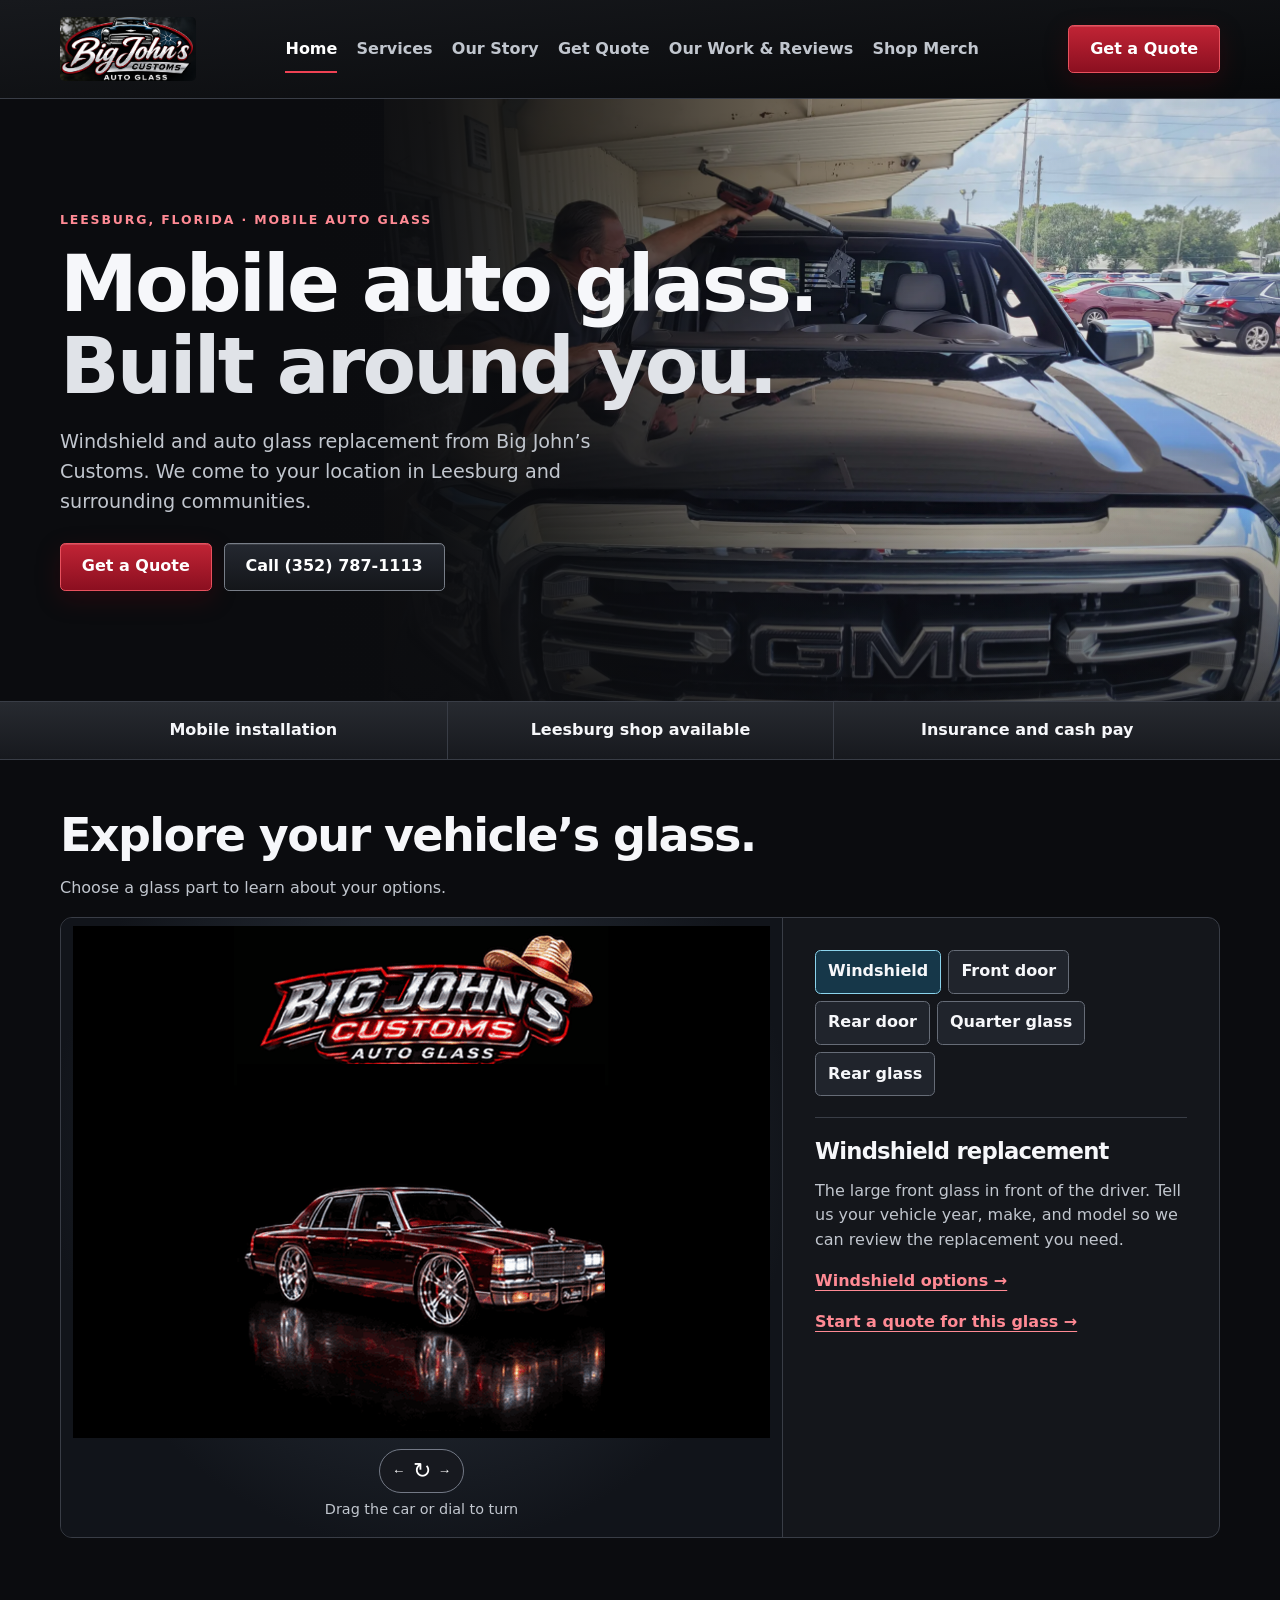
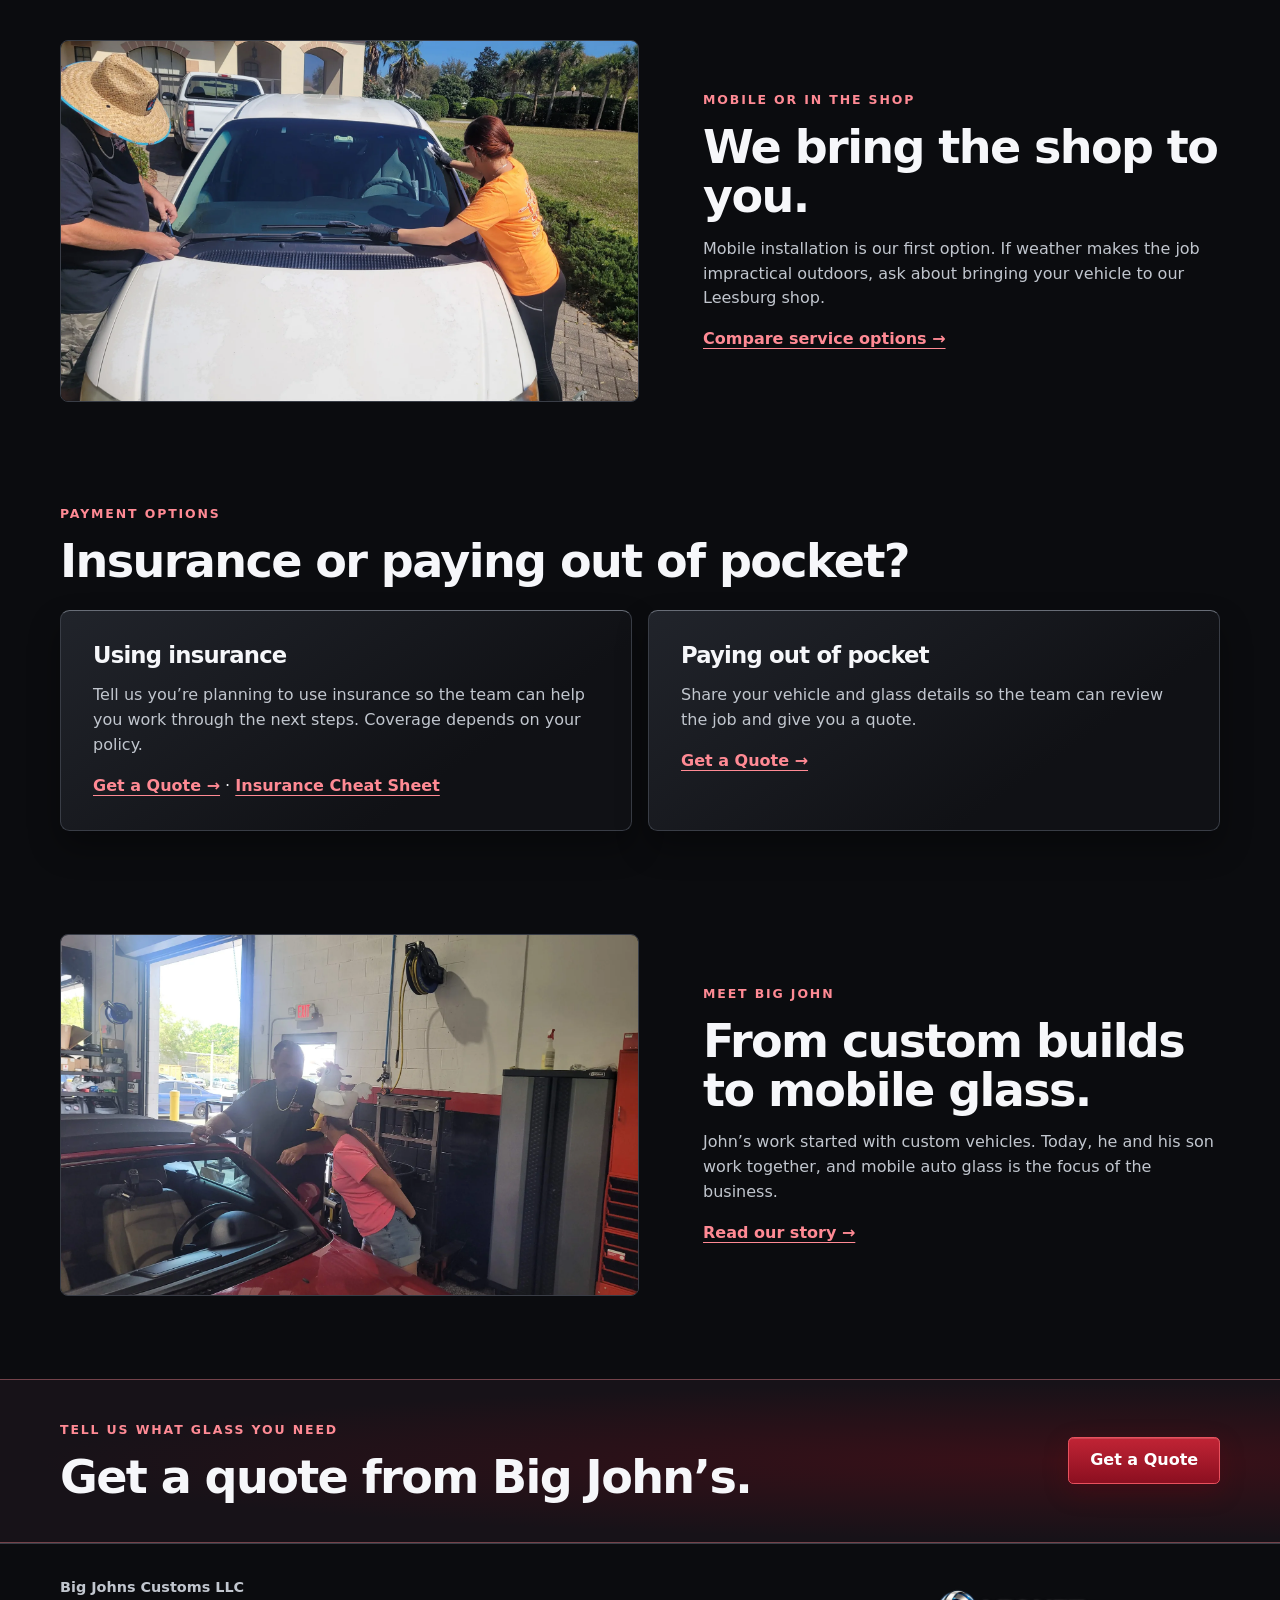
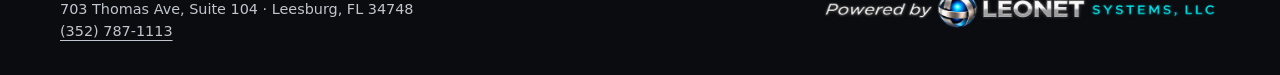
==== index.html @ 249753dc "Add Big Johns auto glass website demo" ====
<!doctype html>
<html lang="en"><head><meta charset="utf-8"><meta name="viewport" content="width=device-width,initial-scale=1"><meta name="description" content="Mobile windshield replacement and auto glass from Big Johns Customs in Leesburg, Florida."><meta name="robots" content="noindex,nofollow"><title>Mobile Auto Glass in Leesburg, FL | Big Johns Customs</title><link rel="stylesheet" href="styles.css"><script src="site.js" defer></script><meta http-equiv="Content-Security-Policy" content="default-src 'self'; form-action 'none'; connect-src 'none'; base-uri 'none'">
</head>
<body><a class="skip" href="#main">Skip to content</a>
<header class="header"><div class="wrap header-inner">
<a class="brand" href="index.html"><img src="assets/logo.png" alt="Big John’s Customs Auto Glass"></a>
<button class="menu secondary" type="button" aria-expanded="false" aria-controls="navigation" hidden>Menu</button>
<nav id="navigation" aria-label="Main navigation"><a href="index.html" aria-current="page">Home</a><a href="services.html">Services</a><a href="our-story.html">Our Story</a><a href="insurance.html">Get Quote</a><a href="our-work.html">Our Work &amp; Reviews</a><a href="merch.html">Shop Merch</a></nav>
<a class="button header-quote" href="contact.html#quote">Get a Quote</a>
</div></header>
<main id="main">
<section class="hero"><img class="hero-photo" src="assets/gmc.webp" alt="Technician working on the windshield of a black GMC" fetchpriority="high">
<div class="wrap hero-copy"><p class="eyebrow">Leesburg, Florida · Mobile auto glass</p><h1>Mobile auto glass.<br><em>Built around you.</em></h1><p>Windshield and auto glass replacement from Big John’s Customs. We come to your location in Leesburg and surrounding communities.</p><div class="actions"><a class="button" href="contact.html#quote">Get a Quote</a><a class="button secondary" href="tel:+13527871113">Call (352) 787-1113</a></div></div></section>
<div class="strip"><div class="wrap strip-grid"><span>Mobile installation</span><span>Leesburg shop available</span><span>Insurance and cash pay</span></div></div>
<section id="glass-explorer" class="wrap block" aria-labelledby="glass-heading">
  <h2 id="glass-heading">Explore your vehicle’s glass.</h2>
  <p>Choose a glass part to learn about your options.</p>
  <div class="glass-explorer">
    <div class="vehicle-stage">
      <img id="glass-vehicle" draggable="false" src="assets/fixed-orbit/00.webp" alt="Burgundy sedan with the Big Johns Customs logo and floor reflection" width="600" height="760">
      <button class="orbit-dial" type="button" aria-label="Rotate car. Drag left or right, use arrow keys, or press Home to reset.">← <span>↻</span> →</button>
      <p class="orbit-hint">Drag the car or dial to turn</p>
    </div>
    <div class="glass-details">
      <div class="glass-parts" role="group" aria-label="Glass parts">
        <button type="button" data-part="windshield" aria-pressed="true">Windshield</button>
        <button type="button" data-part="front-door" aria-pressed="false">Front door</button>
        <button type="button" data-part="rear-door" aria-pressed="false">Rear door</button>
        <button type="button" data-part="quarter" aria-pressed="false">Quarter glass</button>
        <button type="button" data-part="rear" aria-pressed="false">Rear glass</button>
      </div>
      <div class="glass-description" aria-live="polite">
        <h3>Windshield replacement</h3>
        <p>The large front glass in front of the driver. Tell us your vehicle year, make, and model so we can review the replacement you need.</p>
        <a class="text-link" href="services.html#windshield">Windshield options →</a><p><a id="glass-quote" class="text-link" href="contact.html?glass=Windshield#quote">Start a quote for this glass →</a></p>
      </div>
      <noscript><p>Explore <a href="services.html#side">door and side glass</a> or <a href="services.html#rear">rear glass</a>.</p></noscript>
    </div>
  </div>
  <script src="vehicle.js" defer></script>
</section>
<section class="wrap block split"><img src="assets/mobile.webp" alt="Auto glass technicians working on a vehicle" loading="lazy"><div><p class="eyebrow">Mobile or in the shop</p><h2>We bring the shop to you.</h2><p>Mobile installation is our first option. If weather makes the job impractical outdoors, ask about bringing your vehicle to our Leesburg shop.</p><a class="text-link" href="services.html#mobile">Compare service options →</a></div></section>
<section class="wrap block"><p class="eyebrow">Payment options</p><h2>Insurance or paying out of pocket?</h2><div class="cards two"><article><h3>Using insurance</h3><p>Tell us you’re planning to use insurance so the team can help you work through the next steps. Coverage depends on your policy.</p><a href="contact.html?payment=insurance#quote">Get a Quote →</a> · <a href="insurance.html">Insurance Cheat Sheet</a></article><article><h3>Paying out of pocket</h3><p>Share your vehicle and glass details so the team can review the job and give you a quote.</p><a href="contact.html?payment=cash#quote">Get a Quote →</a></article></div></section>
<section class="wrap block split"><img src="assets/team.webp" alt="People working around a vehicle in the workshop" loading="lazy"><div><p class="eyebrow">Meet Big John</p><h2>From custom builds to mobile glass.</h2><p>John’s work started with custom vehicles. Today, he and his son work together, and mobile auto glass is the focus of the business.</p><a class="text-link" href="our-story.html">Read our story →</a></div></section>
<section class="wrap block work-home-feature" id="work-feature" hidden></section><script src="our-work.js" defer></script><section class="quote-band"><div class="wrap quote-inner"><div><p class="eyebrow">Tell us what glass you need</p><h2>Get a quote from Big John’s.</h2></div><a class="button" href="contact.html#quote">Get a Quote</a></div></section></main>
<footer><div class="wrap footer-inner"><div><strong>Big Johns Customs LLC</strong><br>703 Thomas Ave, Suite 104 · Leesburg, FL 34748<br><a href="tel:+13527871113">(352) 787-1113</a></div><div class="leonet-footer"><img src="assets/leonet-footer.png" alt="Powered by LeoNet Systems, LLC" width="2048" height="682"></div></div></footer></body></html>
---- styles.css ----
:root {
  color-scheme: dark;
  --black: #0b0c0f;
  --surface: #14161b;
  --line: #393d46;
  --ink: #f6f7fa;
  --muted: #c1c6ce;
  --red: #b41829;
  --bright: #ff8a94;
  font: 100%/1.55 system-ui, "Segoe UI", sans-serif;
}
*, *::before, *::after { box-sizing: border-box; }
body { margin: 0; background: var(--black); color: var(--ink); }
img { display: block; max-width: 100%; }
[hidden] { display: none !important; }
a { color: inherit; text-underline-offset: .25em; }
:focus-visible { outline: 3px solid #ffabb2; outline-offset: 4px; }
.wrap { width: min(1160px, calc(100% - 3rem)); margin-inline: auto; }
.skip { position: fixed; inset: .5rem auto auto .5rem; z-index: 5; background: white; color: black; padding: .75rem; transform: translateY(-160%); }
.skip:focus { transform: none; }
.header { border-bottom: 1px solid var(--line); background: linear-gradient(175deg,#17191d,#08090b); }
.header-inner { display: flex; align-items: center; justify-content: space-between; gap: 1.5rem; min-height: 6.15rem; }
.brand img { width: 136px; border-radius: .3rem; }
nav { display: flex; gap: clamp(1rem,3vw,2.6rem); }
nav a { text-decoration: none; color: var(--muted); font-weight: 650; padding: .7rem 0; }
nav a:hover, nav a[aria-current] { color: white; box-shadow: inset 0 -2px #ef4254; }
.button, .menu { display: inline-flex; align-items: center; justify-content: center; min-height: 46px; padding: .65rem 1.3rem; border: 1px solid #e8515e; border-radius: .32rem; color: white; font: inherit; font-weight: 780; text-decoration: none; cursor: pointer; background: linear-gradient(#c12435,#8b0f20); box-shadow: inset 0 1px #ffffff26,0 8px 25px #75001140; transition: filter .18s ease; }
.button:hover, .menu:hover { filter: brightness(1.2); }
.secondary { border-color: #787e88; background: linear-gradient(#242830,#14161a); box-shadow: inset 0 1px #ffffff1a; }
.hero { position: relative; isolation: isolate; display: grid; align-items: center; min-height: clamp(31rem,47vw,42rem); overflow: hidden; background: #111319; }
.hero-photo { position: absolute; z-index: -2; width: 70%; height: 100%; right: 0; top: 0; object-fit: cover; object-position: center 54%; }
.hero::after { content: ""; position: absolute; z-index: -1; inset: 0; background: linear-gradient(90deg,#0b0c0f 24%,#0b0c0ff2 34%,#0b0c0f18 77%),linear-gradient(0deg,#0b0c0fa8,transparent 35%); }
.hero-copy { padding-block: 4rem; }
.eyebrow { margin: 0 0 .85rem; color: var(--bright); text-transform: uppercase; letter-spacing: .15em; font-size: .78rem; font-weight: 800; }
h1, h2, h3 { line-height: 1.06; margin: 0 0 .85rem; letter-spacing: -.035em; }
h1 { font-size: clamp(3rem,6.1vw,6.1rem); font-weight: 900; }
h1 em { font-style: normal; color: #e0e3e8; }
h2 { font-size: clamp(1.65rem,3.6vw,3.1rem); }
h3 { font-size: 1.42rem; }
p, address { color: var(--muted); }
.hero-copy > p:not(.eyebrow), .intro > p:not(.eyebrow) { max-width: 44ch; font-size: clamp(1rem,1.5vw,1.2rem); }
.actions { display: flex; flex-wrap: wrap; gap: .75rem; margin-top: 1.65rem; }
.strip { background: linear-gradient(#272a30,#17191e); border-block: 1px solid var(--line); }
.strip-grid { display: grid; grid-template-columns: repeat(3,1fr); text-align: center; }
.strip span { padding: 1rem .55rem; font-weight: 740; }
.strip span + span { border-left: 1px solid var(--line); }
.block { padding-block: clamp(1.8rem,4vw,4rem); }
.intro { padding-top: clamp(2.4rem,6vw,5rem); }
.intro .button { margin-top: .65rem; }
.cards { display: grid; grid-template-columns: repeat(3,minmax(0,1fr)); gap: 1rem; margin-top: 1.5rem; }
.cards.two { grid-template-columns: repeat(2,minmax(0,1fr)); }
.cards article, .form-panel { border: 1px solid var(--line); border-top-color: #686d77; border-radius: .6rem; background: linear-gradient(145deg,#21242b,#101115 70%); padding: clamp(1.1rem,3vw,2rem); box-shadow: 0 1rem 2rem #0005; }
.cards article h2 { font-size: 1.65rem; }
.cards article span { display: block; color: var(--bright); font-size: .8rem; font-weight: 750; letter-spacing: .1em; margin-bottom: .9rem; text-transform: uppercase; }
.cards a, .text-link, .phone { color: var(--bright); font-weight: 760; }
.split { display: grid; grid-template-columns: 1.12fr 1fr; align-items: center; gap: clamp(1.2rem,5vw,4.2rem); }
.split img { width: 100%; aspect-ratio: 16 / 10; object-fit: cover; border: 1px solid var(--line); border-radius: .5rem; }
.quote-band { margin-top: 2rem; padding-block: 2.5rem; border-block: 1px solid #73434a; background: radial-gradient(ellipse at 85% 50%,#3a1018,#171218 68%); }
.quote-inner, .footer-inner { display: flex; justify-content: space-between; align-items: center; gap: 1rem; flex-wrap: wrap; }
.quote-inner h2 { margin: 0; }
footer { padding-block: 2rem; color: var(--muted); font-size: .9rem; border-top: 1px solid var(--line); }
.leonet-footer {
  position: relative;
  width: min(400px, 100%);
  aspect-ratio: 1912 / 226;
  margin-inline-start: auto;
  overflow: hidden;
}
/* Frame the visible mark with a small margin inside the original PNG. */
.leonet-footer img {
  position: absolute;
  width: calc(100% * 2048 / 1912);
  max-width: none;
  height: auto;
  left: calc(-100% * 72 / 1912);
  top: calc(-100% * 228 / 226);
}
.contact-grid { display: grid; grid-template-columns: minmax(0,1fr) minmax(0,2fr); align-items: start; gap: clamp(1.5rem,5vw,4rem); }
.contact-info h2 { font-size: 1.8rem; }
.phone { display: inline-block; font-size: 1.25rem; margin-bottom: .9rem; }
address { font-style: normal; }
.fields { display: grid; grid-template-columns: repeat(2,minmax(0,1fr)); gap: 1rem; margin: 1.25rem 0; }
.full { grid-column: 1 / -1; }
label { display: grid; align-content: start; gap: .25rem; font-weight: 650; }
label small { font-weight: normal; color: var(--muted); }
input, select, textarea { width: 100%; min-height: 44px; padding: .5rem .65rem; font: inherit; color: var(--ink); background: #101217; border: 1px solid #666c77; border-radius: .3rem; }
textarea { resize: vertical; }
.form-result { padding: 1rem; border: 1px solid #69b68e; background: #10251d; color: #effff6; border-radius: .3rem; }
.glass-explorer {
  display: grid;
  grid-template-columns: minmax(0, 1.65fr) minmax(0, 1fr);
  border: 1px solid var(--line);
  border-radius: .75rem;
  overflow: hidden;
  background: #14161b;
}
.vehicle-stage {
  display: grid;
  align-content: center;
  background: radial-gradient(ellipse at 50% 38%, #323b47, #11141a 73%);
  padding: .5rem .75rem 1rem;
}
#glass-vehicle { display: block; width: 100%; height: auto; max-height: 32rem; object-fit: contain; background: #000; }
.glass-parts { display: flex; flex-wrap: wrap; gap: .45rem; }
.glass-parts button {
  min-height: 44px;
  padding: .45rem .75rem;
  background: #20242c;
  color: var(--ink);
  border: 1px solid #666c77;
  border-radius: .35rem;
  font: inherit;
  font-weight: 650;
  cursor: pointer;
}
.glass-parts button:hover { background: #343b46; }
.glass-parts button[aria-pressed="true"] { background: #163749; border-color: #8bd4ed; }
.glass-details { padding: clamp(1rem, 3vw, 2rem); border-left: 1px solid var(--line); }
.glass-description { min-height: 11rem; margin-top: 1.3rem; padding-top: 1.3rem; border-top: 1px solid var(--line); }
@media (max-width: 760px) {
  .glass-explorer { grid-template-columns: 1fr; }
  .glass-details { border-left: 0; border-top: 1px solid var(--line); }
}
@media (max-width: 760px) {
  .wrap { width: calc(100% - 2rem); }
  .header-inner { min-height: 4.5rem; flex-wrap: wrap; gap: .6rem; padding-block: .5rem; }
  .brand { margin-right: auto; }
  .brand img { width: 102px; }
  .header-quote { order: 0; }
  nav { width: 100%; order: 1; justify-content: space-between; gap: .4rem; }
  .menu, .header-quote { padding-inline: .65rem; }
  .hero { min-height: 0; align-items: end; }
  .hero-photo { width: 100%; height: 56%; object-position: center 56%; }
  .hero::after { background: linear-gradient(0deg,#0b0c0f 50%,#0b0c0f00 84%); }
  .hero-copy { padding-block: clamp(12rem,48vw,20rem) 2rem; }
  .strip span { font-size: .78rem; }
  .cards, .split, .contact-grid { grid-template-columns: 1fr; }
}
@media (max-width: 460px) {
  .cards.two, .fields { grid-template-columns: 1fr; }
  h1 { font-size: clamp(2.6rem,11vw,3.2rem); }
}
@media (prefers-reduced-motion: reduce) {
  *, *::before, *::after { transition: none !important; }
}



#glass-vehicle, .orbit-dial { touch-action: pan-y; cursor: grab; }
#glass-vehicle:active, .orbit-dial:active { cursor: grabbing; }
.orbit-dial { justify-self: center; display: grid; grid-auto-flow: column; align-items: center; gap: .45rem; margin-top: .7rem; padding: .45rem .75rem; min-height: 44px; border: 1px solid #737986; border-radius: 999px; background: #17191f; color: #fff; }
.orbit-dial span { font-size: 1.35rem; }
.orbit-hint { text-align: center; font-size: .9rem; margin: .35rem 0 0; }

/* Insurance cheat sheet */
.insurance-page { padding-bottom: 2rem; }
.insurance-layout { display: grid; grid-template-columns: minmax(0,1.35fr) minmax(0,1fr); align-items: start; gap: 1rem; }
.insurance-panel { margin-top: 1rem; }
.insurance-sheet { position: sticky; top: 1rem; max-height: calc(100vh - 2rem); overflow: auto; }
.insurance-sheet dl > div { border-top: 1px solid var(--line); padding: .65rem 0; }
.insurance-sheet dt { font-weight: 700; }
.insurance-sheet dd { margin: .2rem 0; overflow-wrap: anywhere; }
.insurance-page button { min-height: 44px; }
.insurance-page input[type=file] { max-width: 100%; min-width: 0; }
.insurance-page pre { white-space: pre-wrap; overflow-wrap: anywhere; }
.insurance-page [hidden] { display: none !important; }
@media (max-width: 850px) {
  .insurance-layout { grid-template-columns: 1fr; }
  .insurance-layout > div { display: contents; }
  .insurance-sheet { position: static; max-height: none; grid-row: 2; }
}

/* Our Work & Reviews */
.header nav { flex-wrap: wrap; column-gap: clamp(.75rem, 1.5vw, 1.6rem); row-gap: .15rem; }
.header nav a { white-space: nowrap; }
.header-quote { flex-shrink: 0; }
.work-page { padding-bottom: 3rem; }
.work-controls { display: flex; flex-wrap: wrap; align-items: center; gap: .55rem; margin-block: .85rem; }
.work-controls [aria-pressed="true"], .work-thumb[aria-pressed="true"] { border-color: #ef5367; background: #321b23; }
.work-gallery, .review-card { border: 1px solid var(--line); border-radius: .8rem; background: linear-gradient(145deg,#252831,#101115 75%); }
.work-gallery { overflow: hidden; }
.work-stage { background: #07080a; touch-action: pan-y; }
.work-stage:empty { display: none; }
.work-stage video, .work-stage img { width: 100%; display: block; max-height: 34rem; object-fit: contain; }
.work-photo-button { border: 0; padding: 0; background: #07080a; width: 100%; display: block; cursor: zoom-in; }
.work-compare { position: relative; aspect-ratio: 4 / 3; max-height: 34rem; overflow: hidden; background: #07080a; }
.work-compare .work-photo-button { position: absolute; inset: 0; height: 100%; }
.work-compare img { height: 100%; }
.work-compare::after { content: ""; pointer-events: none; position: absolute; top: 0; bottom: 0; left: var(--split,50%); border-left: 2px solid #f6f3f4; }
.work-compare-controls { display: flex; align-items: center; gap: .6rem; padding: .75rem 1rem; }
.work-compare-controls input { flex: 1; min-width: 0; accent-color: #ef5367; padding: 0; }
.work-caption { display: flex; justify-content: space-between; gap: 1rem; padding: 1rem; }
.work-caption h3 { margin: .2rem 0; }
.work-caption p { margin: .25rem 0; }
.work-caption .work-controls { flex-wrap: nowrap; align-self: start; }
.work-thumbs { display: flex; overflow-x: auto; gap: .65rem; padding: 0 1rem 1rem; }
.work-thumb { flex: 0 0 9.5rem; background: #191b21; color: inherit; border: 1px solid var(--line); border-radius: .5rem; overflow: hidden; padding: 0; text-align: left; }
.work-thumb img { display: block; width: 100%; height: 5rem; object-fit: cover; }
.work-thumb span { display: block; padding: .45rem; }
.work-lightbox { background: #101115; color: inherit; border: 1px solid var(--line); border-radius: .75rem; max-width: 94vw; padding: .75rem; }
.work-lightbox::backdrop { background: #000d; }
.work-lightbox img { display: block; max-width: 100%; max-height: 77vh; object-fit: contain; margin-top: .5rem; }
.review-card blockquote { margin: 0; color: #fff; font-size: clamp(1.25rem,3vw,2rem); }
.work-demo { margin-top: 2rem; }
.work-demo summary { cursor: pointer; font-weight: 700; }
.work-record { display: flex; align-items: center; flex-wrap: wrap; gap: .65rem; min-width: 0; border: 1px solid var(--line); margin-block: .7rem; padding: .65rem; }
.work-record input { width: auto; min-height: auto; }
.work-page button { min-height: 44px; }
.work-page [hidden], .work-home-feature[hidden] { display: none !important; }
@media (prefers-reduced-motion: no-preference) {
  .work-thumb, .work-controls button { transition: background-color .2s, border-color .2s; }
}

/* Smart intake */
.intake-vin-actions { display:flex; gap:.5rem; flex-wrap:wrap; }
.insurance-page #quote { scroll-margin-top:1rem; }
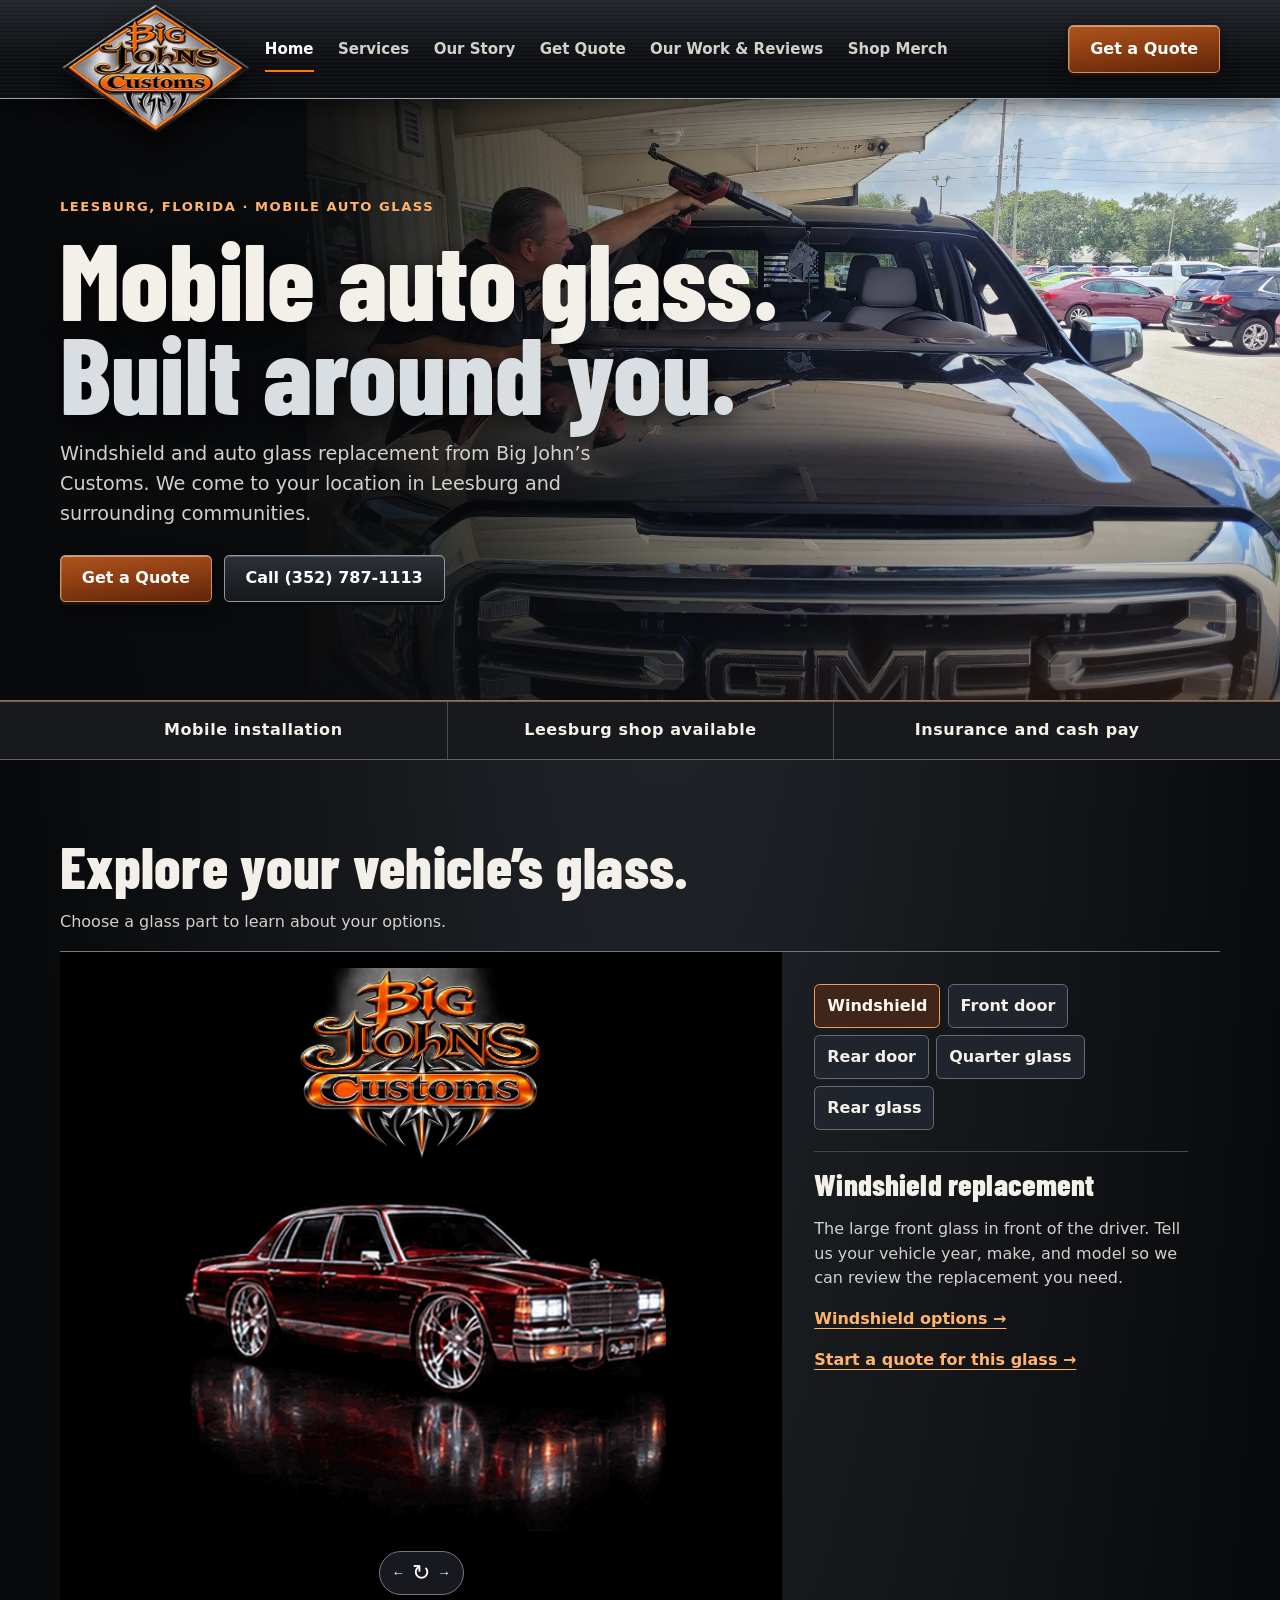
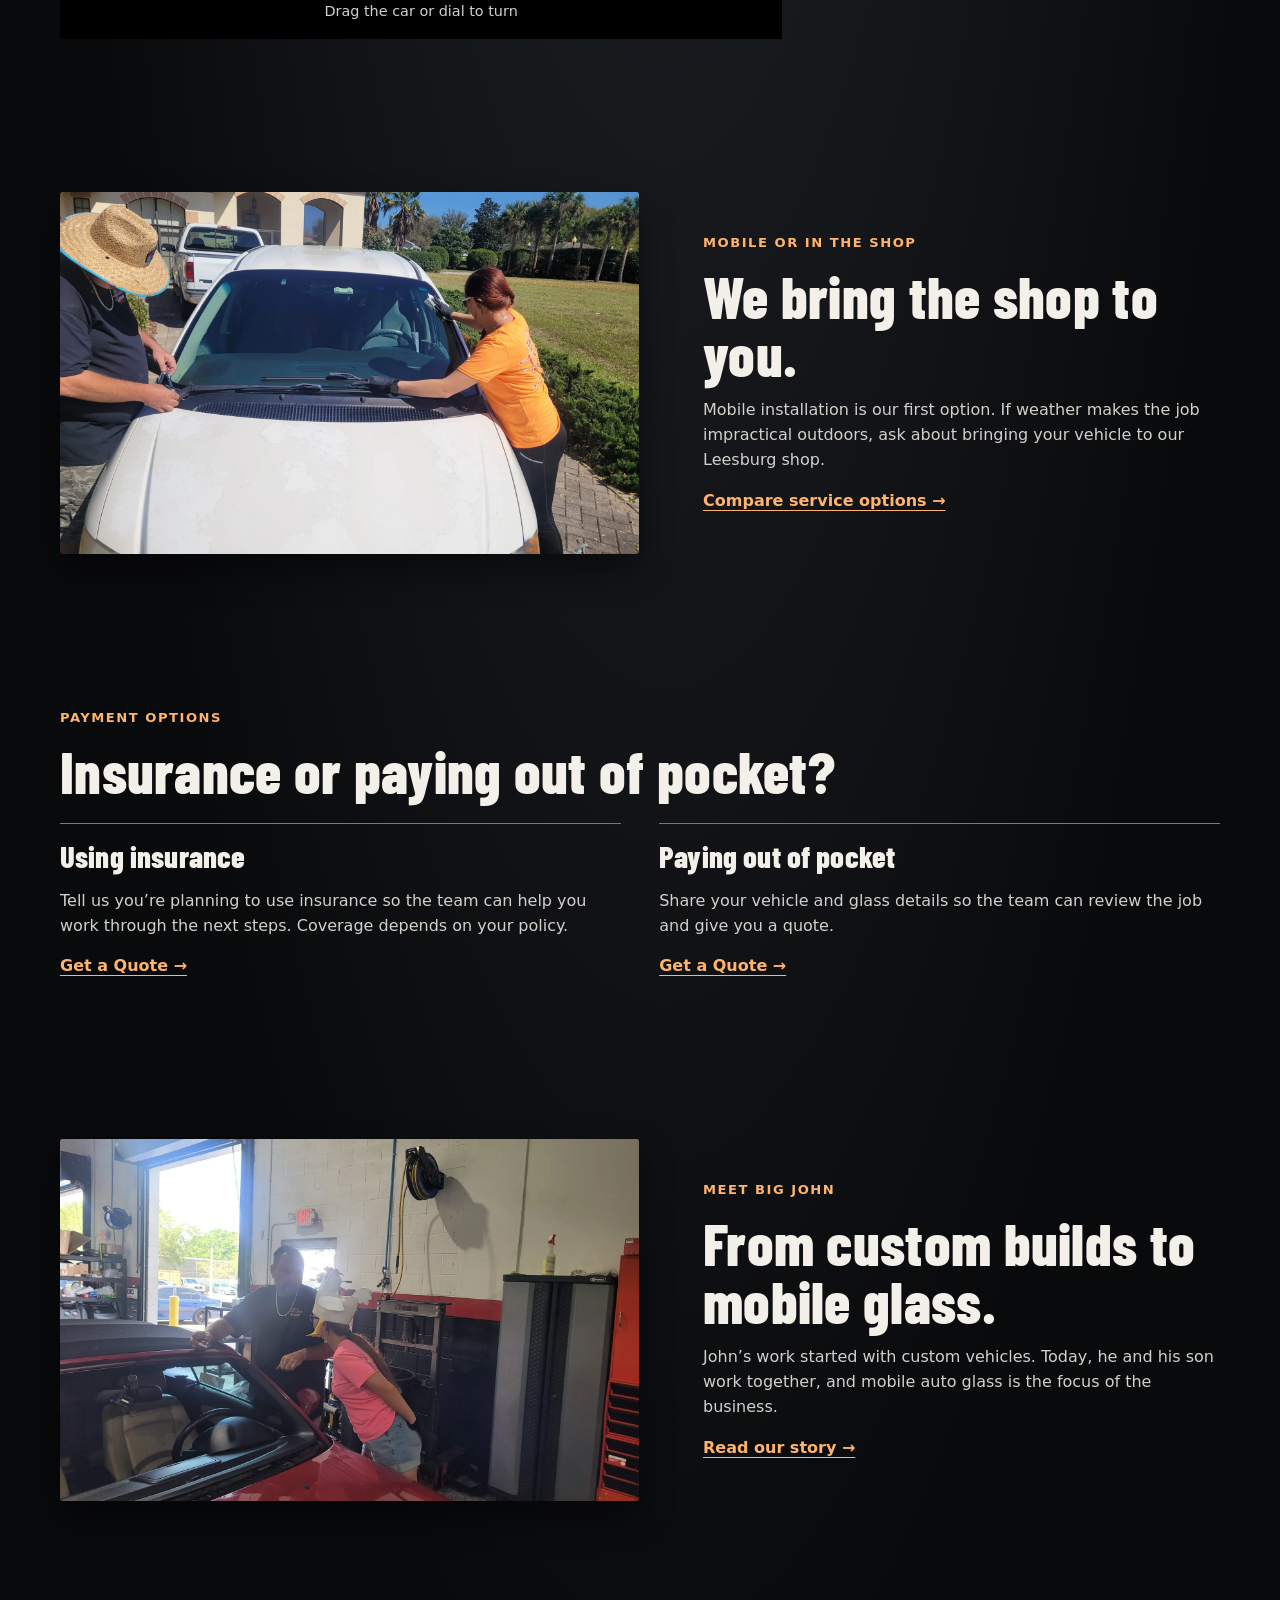
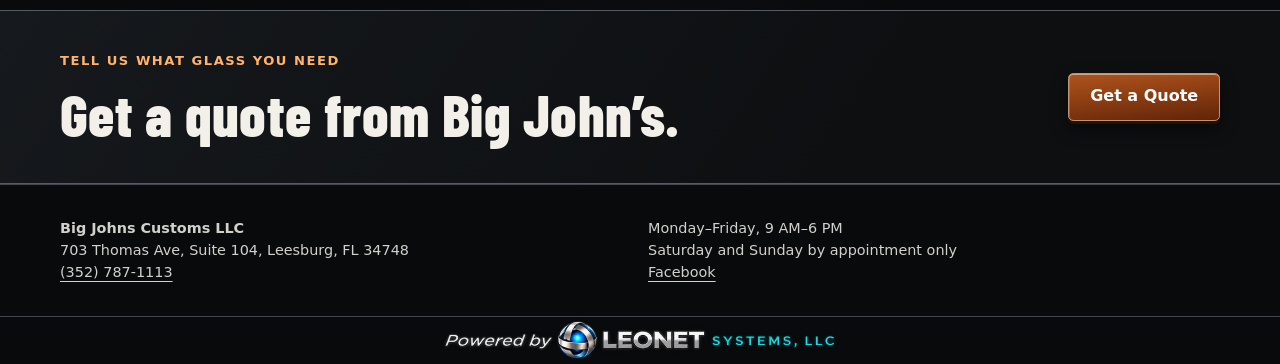
==== commit 8fa48c90: "Update Big John's client reveal preview" ====
--- a/index.html
+++ b/index.html
@@ -1,23 +1,23 @@
 <!doctype html>
-<html lang="en"><head><meta charset="utf-8"><meta name="viewport" content="width=device-width,initial-scale=1"><meta name="description" content="Mobile windshield replacement and auto glass from Big Johns Customs in Leesburg, Florida."><meta name="robots" content="noindex,nofollow"><title>Mobile Auto Glass in Leesburg, FL | Big Johns Customs</title><link rel="stylesheet" href="styles.css"><script src="site.js" defer></script><meta http-equiv="Content-Security-Policy" content="default-src 'self'; form-action 'none'; connect-src 'none'; base-uri 'none'">
+<html lang="en"><head><meta charset="utf-8"><meta name="viewport" content="width=device-width,initial-scale=1"><meta name="description" content="Mobile windshield replacement and auto glass from Big Johns Customs in Leesburg, Florida."><title>Mobile Auto Glass in Leesburg, FL | Big Johns Customs</title><link rel="stylesheet" href="styles.css"><script src="site.js" defer></script><meta http-equiv="Content-Security-Policy" content="default-src 'self'; form-action 'none'; connect-src 'none'; base-uri 'none'">
 </head>
 <body><a class="skip" href="#main">Skip to content</a>
 <header class="header"><div class="wrap header-inner">
-<a class="brand" href="index.html"><img src="assets/logo.png" alt="Big John’s Customs Auto Glass"></a>
+<a class="brand" href="index.html"><img src="assets/big-johns-chrome-header.webp" width="1536" height="1024" decoding="async" alt="Big John’s Customs Auto Glass"></a>
 <button class="menu secondary" type="button" aria-expanded="false" aria-controls="navigation" hidden>Menu</button>
-<nav id="navigation" aria-label="Main navigation"><a href="index.html" aria-current="page">Home</a><a href="services.html">Services</a><a href="our-story.html">Our Story</a><a href="insurance.html">Get Quote</a><a href="our-work.html">Our Work &amp; Reviews</a><a href="merch.html">Shop Merch</a></nav>
-<a class="button header-quote" href="contact.html#quote">Get a Quote</a>
+<nav id="navigation" aria-label="Main navigation"><a href="index.html" aria-current="page">Home</a><a href="services.html">Services</a><a href="our-story.html">Our Story</a><a href="quote.html">Get Quote</a><a href="our-work.html">Our Work &amp; Reviews</a><a href="merch.html">Shop Merch</a></nav>
+<a class="button header-quote" href="quote.html#quote">Get a Quote</a>
 </div></header>
 <main id="main">
 <section class="hero"><img class="hero-photo" src="assets/gmc.webp" alt="Technician working on the windshield of a black GMC" fetchpriority="high">
-<div class="wrap hero-copy"><p class="eyebrow">Leesburg, Florida · Mobile auto glass</p><h1>Mobile auto glass.<br><em>Built around you.</em></h1><p>Windshield and auto glass replacement from Big John’s Customs. We come to your location in Leesburg and surrounding communities.</p><div class="actions"><a class="button" href="contact.html#quote">Get a Quote</a><a class="button secondary" href="tel:+13527871113">Call (352) 787-1113</a></div></div></section>
+<div class="wrap hero-copy"><p class="eyebrow">Leesburg, Florida · Mobile auto glass</p><h1>Mobile auto glass.<br><em>Built around you.</em></h1><p>Windshield and auto glass replacement from Big John’s Customs. We come to your location in Leesburg and surrounding communities.</p><div class="actions"><a class="button" href="quote.html#quote">Get a Quote</a><a class="button secondary" href="tel:+13527871113">Call (352) 787-1113</a></div></div></section>
 <div class="strip"><div class="wrap strip-grid"><span>Mobile installation</span><span>Leesburg shop available</span><span>Insurance and cash pay</span></div></div>
 <section id="glass-explorer" class="wrap block" aria-labelledby="glass-heading">
   <h2 id="glass-heading">Explore your vehicle’s glass.</h2>
   <p>Choose a glass part to learn about your options.</p>
   <div class="glass-explorer">
     <div class="vehicle-stage">
-      <img id="glass-vehicle" draggable="false" src="assets/fixed-orbit/00.webp" alt="Burgundy sedan with the Big Johns Customs logo and floor reflection" width="600" height="760">
+      <img class="glass-studio-emblem" src="assets/glass-studio-display.webp" alt="Big John’s Customs" width="1536" height="1024" loading="lazy" decoding="async"><div class="orbit-window"><img id="glass-vehicle" draggable="false" src="assets/fixed-orbit/00.webp" alt="Burgundy sedan with floor reflection" width="600" height="760"></div>
       <button class="orbit-dial" type="button" aria-label="Rotate car. Drag left or right, use arrow keys, or press Home to reset.">← <span>↻</span> →</button>
       <p class="orbit-hint">Drag the car or dial to turn</p>
     </div>
@@ -32,7 +32,7 @@
       <div class="glass-description" aria-live="polite">
         <h3>Windshield replacement</h3>
         <p>The large front glass in front of the driver. Tell us your vehicle year, make, and model so we can review the replacement you need.</p>
-        <a class="text-link" href="services.html#windshield">Windshield options →</a><p><a id="glass-quote" class="text-link" href="contact.html?glass=Windshield#quote">Start a quote for this glass →</a></p>
+        <a class="text-link" href="services.html#windshield">Windshield options →</a><p><a id="glass-quote" class="text-link" href="quote.html?glass=Windshield#quote">Start a quote for this glass →</a></p>
       </div>
       <noscript><p>Explore <a href="services.html#side">door and side glass</a> or <a href="services.html#rear">rear glass</a>.</p></noscript>
     </div>
@@ -40,9 +40,9 @@
   <script src="vehicle.js" defer></script>
 </section>
 <section class="wrap block split"><img src="assets/mobile.webp" alt="Auto glass technicians working on a vehicle" loading="lazy"><div><p class="eyebrow">Mobile or in the shop</p><h2>We bring the shop to you.</h2><p>Mobile installation is our first option. If weather makes the job impractical outdoors, ask about bringing your vehicle to our Leesburg shop.</p><a class="text-link" href="services.html#mobile">Compare service options →</a></div></section>
-<section class="wrap block"><p class="eyebrow">Payment options</p><h2>Insurance or paying out of pocket?</h2><div class="cards two"><article><h3>Using insurance</h3><p>Tell us you’re planning to use insurance so the team can help you work through the next steps. Coverage depends on your policy.</p><a href="contact.html?payment=insurance#quote">Get a Quote →</a> · <a href="insurance.html">Insurance Cheat Sheet</a></article><article><h3>Paying out of pocket</h3><p>Share your vehicle and glass details so the team can review the job and give you a quote.</p><a href="contact.html?payment=cash#quote">Get a Quote →</a></article></div></section>
+<section class="wrap block"><p class="eyebrow">Payment options</p><h2>Insurance or paying out of pocket?</h2><div class="cards two"><article><h3>Using insurance</h3><p>Tell us you’re planning to use insurance so the team can help you work through the next steps. Coverage depends on your policy.</p><a href="quote.html?payment=insurance#quote">Get a Quote →</a></article><article><h3>Paying out of pocket</h3><p>Share your vehicle and glass details so the team can review the job and give you a quote.</p><a href="quote.html?payment=cash#quote">Get a Quote →</a></article></div></section>
 <section class="wrap block split"><img src="assets/team.webp" alt="People working around a vehicle in the workshop" loading="lazy"><div><p class="eyebrow">Meet Big John</p><h2>From custom builds to mobile glass.</h2><p>John’s work started with custom vehicles. Today, he and his son work together, and mobile auto glass is the focus of the business.</p><a class="text-link" href="our-story.html">Read our story →</a></div></section>
-<section class="wrap block work-home-feature" id="work-feature" hidden></section><script src="our-work.js" defer></script><section class="quote-band"><div class="wrap quote-inner"><div><p class="eyebrow">Tell us what glass you need</p><h2>Get a quote from Big John’s.</h2></div><a class="button" href="contact.html#quote">Get a Quote</a></div></section></main>
-<footer><div class="wrap footer-inner"><div><strong>Big Johns Customs LLC</strong><br>703 Thomas Ave, Suite 104 · Leesburg, FL 34748<br><a href="tel:+13527871113">(352) 787-1113</a></div><div class="leonet-footer"><img src="assets/leonet-footer.png" alt="Powered by LeoNet Systems, LLC" width="2048" height="682"></div></div></footer></body></html>
+<section class="quote-band"><div class="wrap quote-inner"><div><p class="eyebrow">Tell us what glass you need</p><h2>Get a quote from Big John’s.</h2></div><a class="button" href="quote.html#quote">Get a Quote</a></div></section></main>
+<footer class="site-footer"><div class="wrap footer-inner"><div><strong>Big Johns Customs LLC</strong><br>703 Thomas Ave, Suite 104, Leesburg, FL 34748<br><a href="tel:+13527871113">(352) 787-1113</a></div><div>Monday–Friday, 9 AM–6 PM<br>Saturday and Sunday by appointment only<br><a href="https://www.facebook.com/profile.php?id=100064086723256">Facebook</a></div></div><div class="leonet-strip"><a class="leonet-footer" href="https://leonetsystems.com/"><img src="assets/leonet-footer-display.webp" alt="Powered by LeoNet Systems, LLC" width="2048" height="682"></a></div></footer></body></html>
 
 
--- a/styles.css
+++ b/styles.css
@@ -59,6 +59,18 @@
 .quote-inner, .footer-inner { display: flex; justify-content: space-between; align-items: center; gap: 1rem; flex-wrap: wrap; }
 .quote-inner h2 { margin: 0; }
 footer { padding-block: 2rem; color: var(--muted); font-size: .9rem; border-top: 1px solid var(--line); }
+.site-footer { padding-block-end: 0; }
+.site-footer .footer-inner {
+  display: grid;
+  grid-template-columns: repeat(2, minmax(0, 1fr));
+  align-items: start;
+  padding-block-end: 2rem;
+}
+@media (max-width: 600px) {
+  .site-footer .footer-inner { grid-template-columns: minmax(0, 1fr); }
+}
+.leonet-strip { border-top: 1px solid var(--line); padding-inline: 1rem; }
+.leonet-strip .leonet-footer { display: block; margin-inline: auto; }
 .leonet-footer {
   position: relative;
   width: min(400px, 100%);
@@ -143,14 +155,14 @@
 @media (prefers-reduced-motion: reduce) {
   *, *::before, *::after { transition: none !important; }
 }
-
-
+
+
 
 #glass-vehicle, .orbit-dial { touch-action: pan-y; cursor: grab; }
 #glass-vehicle:active, .orbit-dial:active { cursor: grabbing; }
 .orbit-dial { justify-self: center; display: grid; grid-auto-flow: column; align-items: center; gap: .45rem; margin-top: .7rem; padding: .45rem .75rem; min-height: 44px; border: 1px solid #737986; border-radius: 999px; background: #17191f; color: #fff; }
 .orbit-dial span { font-size: 1.35rem; }
-.orbit-hint { text-align: center; font-size: .9rem; margin: .35rem 0 0; }
+.orbit-hint { text-align: center; font-size: .9rem; margin: .35rem 0 0; }
 
 /* Insurance cheat sheet */
 .insurance-page { padding-bottom: 2rem; }
@@ -168,7 +180,7 @@
   .insurance-layout { grid-template-columns: 1fr; }
   .insurance-layout > div { display: contents; }
   .insurance-sheet { position: static; max-height: none; grid-row: 2; }
-}
+}
 
 /* Our Work & Reviews */
 .header nav { flex-wrap: wrap; column-gap: clamp(.75rem, 1.5vw, 1.6rem); row-gap: .15rem; }
@@ -209,8 +221,115 @@
 .work-page [hidden], .work-home-feature[hidden] { display: none !important; }
 @media (prefers-reduced-motion: no-preference) {
   .work-thumb, .work-controls button { transition: background-color .2s, border-color .2s; }
-}
+}
 
 /* Smart intake */
 .intake-vin-actions { display:flex; gap:.5rem; flex-wrap:wrap; }
-.insurance-page #quote { scroll-margin-top:1rem; }
+.insurance-page #quote { scroll-margin-top:1rem; }
+
+/* Premium automotive review theme. Shared across the existing routes. */
+:root{--black:#08090b;--surface:#171a1d;--line:#42474d;--ink:#f6f7f8;--muted:#c8cbd0;--red:#9b4109;--bright:#ffad6d}
+body{background:radial-gradient(ellipse at 52% 0,#24282d 0,transparent 40rem),var(--black)}
+.header{background:linear-gradient(177deg,#1b1e22,#090a0c 72%);border-bottom-color:#585d63;box-shadow:0 8px 24px #0006}
+nav a:hover,nav a[aria-current]{box-shadow:inset 0 -2px #ff883d}
+:focus-visible{outline-color:#ffc493}
+.button:not(.secondary){background:linear-gradient(175deg,#aa4e16,#743007);border-color:#ff9a4f;box-shadow:inset 0 1px #ffd2ae6b,0 6px 18px #0008}
+.hero{border-bottom:1px solid #6c5a49}
+.hero-copy h1{font-size:clamp(2.65rem,6.2vw,6.3rem);letter-spacing:-.062em;text-shadow:0 4px 22px #000c}
+.hero-copy h1 em{color:#ffb47d}
+.hero-photo{width:76%;object-position:center 49%}
+.hero::after{background:linear-gradient(90deg,#080a0d 7%,#080a0df3 27%,#080a0d54 63%,#080a0d08 86%),linear-gradient(0deg,#090b0ed0,transparent 33%)}
+.strip,.quote-band{background:linear-gradient(115deg,#22272c,#101216);border-color:#66605a}
+.strip span{letter-spacing:.035em}
+.cards article,.form-panel,.glass-details{background:linear-gradient(145deg,#262a2f,#121416 72%);border-color:#454a50;border-top-color:#7b838d;box-shadow:inset 0 1px #e0e7ef16,0 10px 27px #0005}
+.quote-intro{padding-bottom:0}.quote-intro h1{font-size:clamp(2.55rem,6vw,5rem)}
+.quote-workbench{max-width:850px}
+.quote-workbench fieldset{min-width:0;margin:0 0 1.25rem;padding:1rem;border:1px solid #64686e;border-radius:.45rem}
+.quote-workbench legend{padding:0 .45rem;color:var(--bright);font-weight:800}
+.quote-workbench label{display:block}
+.quote-workbench input,.quote-workbench select,.quote-workbench textarea{display:block;width:100%;margin:.25rem 0 .6rem}
+.quote-workbench [role=status]:empty{display:none}
+.quote-workbench .secondary,.merch-intro .secondary{padding:.65rem .85rem;border:1px solid #8a9199;border-radius:.35rem;color:var(--ink);font:inherit;cursor:pointer}
+#quote-mode{padding:.7rem;border-left:3px solid #ef8b45;background:#111316}
+@media(max-width:760px){.hero-photo{width:100%;object-position:center}.hero::after{background:linear-gradient(0deg,#090b0e 4%,#090b0ee5 45%,#090b0e20 100%)}}
+@media(prefers-reduced-motion:reduce){.button,.menu{transition:none}}
+.shirt-swatch{display:grid;place-items:center;min-height:175px;margin:1rem 0;background:#07090a;border:1px solid #7c8287;clip-path:polygon(25% 0,40% 0,45% 7%,55% 7%,60% 0,75% 0,100% 21%,87% 47%,75% 41%,75% 100%,25% 100%,25% 41%,13% 47%,0 21%);text-align:center}
+.shirt-swatch span{font:650 .72rem/1.3 system-ui;color:#ffad6d;border:1px dashed #ae744b;padding:.4rem;letter-spacing:0;text-transform:none;margin:0}
+.chrome-shirt span{transform:translate(24px,-33px)}
+.division-shirt{background:linear-gradient(110deg,#20252b 58%,#8a431d 58%,#8a431d 62%,#22272d 62%,#22272d 66%,#a65b2e 66%,#a65b2e 69%,#20252b 69%)}
+
+/* Chrome emblem integration. The source artwork and GMC photograph stay intact. */
+.brand{flex:none}
+.brand img{width:clamp(118px,11vw,148px);height:auto;border-radius:0}
+.header{background:radial-gradient(ellipse at 12% 95%,#362114 0%,transparent 29%),linear-gradient(177deg,#222428,#090a0c 74%);border-bottom-color:#765542}
+.button:not(.secondary){background:linear-gradient(175deg,#a74b12,#713008);border-color:#ed9250}
+.secondary:hover,.glass-parts button:hover,.work-thumb:hover{border-color:#eaa472}
+.glass-parts button[aria-pressed="true"],.work-controls [aria-pressed="true"],.work-thumb[aria-pressed="true"]{background:#40251a;border-color:#f49b5c;color:#fff7f0}
+.work-compare-controls input{accent-color:#f39a5c}
+.orbit-dial:focus-visible{outline-color:#ffc493}
+.hero::before{content:"";position:absolute;z-index:0;pointer-events:none;inset:auto 0 0 48%;height:24%;background:radial-gradient(ellipse at 88% 110%,#ff7b2640,transparent 68%)}
+.hero-copy{position:relative;z-index:1}
+.hero{border-bottom-color:#aa6538}
+.quote-band{border-color:#805335}
+.board-emblem{width:min(320px,100%);height:auto}
+@media(max-width:760px){.brand img{width:clamp(85px,26vw,112px)}.hero::before{height:16%;inset-inline-start:34%}}
+
+/* Editorial refinement: type, open surfaces, and controls with a clear job. */
+@font-face{font-family:"Barlow Condensed";src:url("assets/fonts/BarlowCondensed-ExtraBold.ttf") format("truetype");font-style:normal;font-weight:800;font-display:swap}
+:root{--black:#090a0c;--surface:#24282d;--ink:#f3f0ea;--muted:#d2d0cb;--bright:#ffb36b;--steel:#d9dee3;--orange:#ff7900}
+h1,h2,h3,.cards article h2,.merch-product h2{font-family:"Barlow Condensed","Arial Narrow",system-ui,sans-serif;font-weight:800;letter-spacing:.005em}
+h1{font-size:clamp(3.5rem,7.6vw,7.5rem);line-height:.9}
+h2{font-size:clamp(2.1rem,4.6vw,4rem);line-height:.98}
+h3{font-size:clamp(1.55rem,2.4vw,2.1rem)}
+.hero-copy h1{font-size:clamp(3.55rem,8.4vw,8.2rem);line-height:.88;letter-spacing:.002em}
+.hero-copy h1 em{color:var(--steel)}
+.eyebrow{font-size:.82rem;letter-spacing:.115em}
+.header{position:relative;z-index:2;background:repeating-linear-gradient(0deg,#ffffff07 0,#ffffff07 1px,transparent 1px,transparent 4px),linear-gradient(180deg,#23262b,#0c0e11 66%);border-bottom:1px solid #9da4ad;box-shadow:0 9px 23px #0008}
+.header-inner{position:relative;padding-inline-start:clamp(9rem,16vw,13.5rem);gap:clamp(.6rem,2vw,1.5rem)}
+.header .brand{position:absolute;top:.28rem;left:0;z-index:2}
+.header .brand img{width:clamp(8rem,15vw,13rem);height:auto;filter:drop-shadow(0 12px 12px #000b)}
+.header nav{gap:clamp(.75rem,1.9vw,1.85rem)}
+.header nav a{font-size:.94rem}
+.header nav a:hover{background:linear-gradient(0deg,#ffffff0d,transparent 70%)}
+.header nav a[aria-current]{box-shadow:inset 0 -2px var(--orange)}
+.button:not(.secondary){border-color:#c69370;background:linear-gradient(174deg,#ad541e 0%,#8d3d12 48%,#5f2509);box-shadow:inset 0 1px #ffe4cb87,inset 1px 0 #ffbf7b45,0 3px 0 #221106,0 8px 18px #0007}
+.button.secondary,.menu.secondary{border-color:#9298a0;background:linear-gradient(#2c3137,#15181c);box-shadow:inset 0 1px #ffffff38,0 3px 0 #08090b}
+.button:active,.menu:active{box-shadow:inset 0 2px 5px #0009}
+.hero::after{background:linear-gradient(90deg,#090a0c 8%,#090a0cec 26%,#090a0c63 51%,#090a0c05 84%),linear-gradient(0deg,#090a0ca6,transparent 32%)}
+.hero::before{opacity:.45}
+.block{padding-block:clamp(2.6rem,6vw,5.7rem)}
+.cards{gap:clamp(1.25rem,3vw,2.8rem)}
+.cards article,.review-card{background:none;border:0;border-top:1px solid #737a80;border-radius:0;box-shadow:none;padding:1rem 0 .4rem}
+.cards article h2{font-size:clamp(1.8rem,3vw,2.55rem)}
+.split img{border-radius:.15rem;border:0;box-shadow:0 17px 34px #0007}
+.strip{background:#17191c;border-top:1px solid #60666d}
+.strip span+span{border-left-color:#494d51}
+.quote-band{background:linear-gradient(125deg,#16191d,#0d0f11 68%);border-color:#555b61}
+.glass-explorer{border:0;border-top:1px solid #717981;border-radius:0;background:none}
+.vehicle-stage{background:#000;padding:1rem 0}
+.glass-details{background:none;border:0;box-shadow:none}
+.glass-description{min-height:0;padding-top:1rem}
+.glass-studio-emblem{width:min(65%,290px);height:auto;justify-self:center;filter:drop-shadow(0 8px 12px #0009)}
+.orbit-window{width:min(100%,540px);aspect-ratio:600/420;position:relative;overflow:hidden;justify-self:center}
+.orbit-window #glass-vehicle{position:absolute;bottom:0;width:100%;height:auto;max-height:none;background:none}
+.quote-workbench .form-panel{padding:0;background:none;border:0;box-shadow:none}
+.quote-workbench fieldset{border:0;border-top:1px solid #777d83;border-radius:0;padding:1rem 0;margin-bottom:1.5rem}
+.quote-workbench legend{padding:0 .65rem 0 0;font-size:1.12rem}
+.quote-workbench input,.quote-workbench select{min-height:46px}
+.merch-product{border-color:#525960;background:#14171a;box-shadow:0 5px 13px #0005}
+@media(max-width:900px){
+ .header-inner{padding-inline-start:clamp(6.7rem,28vw,8rem)}
+ .header .brand img{width:clamp(5.8rem,26vw,7.6rem)}
+ .header .brand{top:.3rem}
+ .header nav{gap:0}
+ .header nav a{font-size:1rem;padding:12px 0}
+ .header-inner{justify-content:flex-end}
+ .header nav{position:absolute;top:100%;right:0;width:min(100%,21rem);display:grid;padding:.5rem 1rem;background:linear-gradient(150deg,#24282d,#101216);border:1px solid #777e87;box-shadow:0 16px 28px #000a}
+ .header nav a+a{border-top:1px solid #454a50}
+}
+@media(max-width:760px){
+ .hero-copy h1{font-size:clamp(3.2rem,10vw,5.1rem)}
+ .hero::after{background:linear-gradient(0deg,#090a0c 10%,#090a0ceb 53%,#090a0c22 100%)}
+ .block{padding-block:2.5rem}
+}
+@media(max-width:370px){.header-inner{padding-inline-start:6rem}.header .brand img{width:5.6rem}.header .menu,.header .header-quote{font-size:.78rem;padding-inline:.5rem}}
